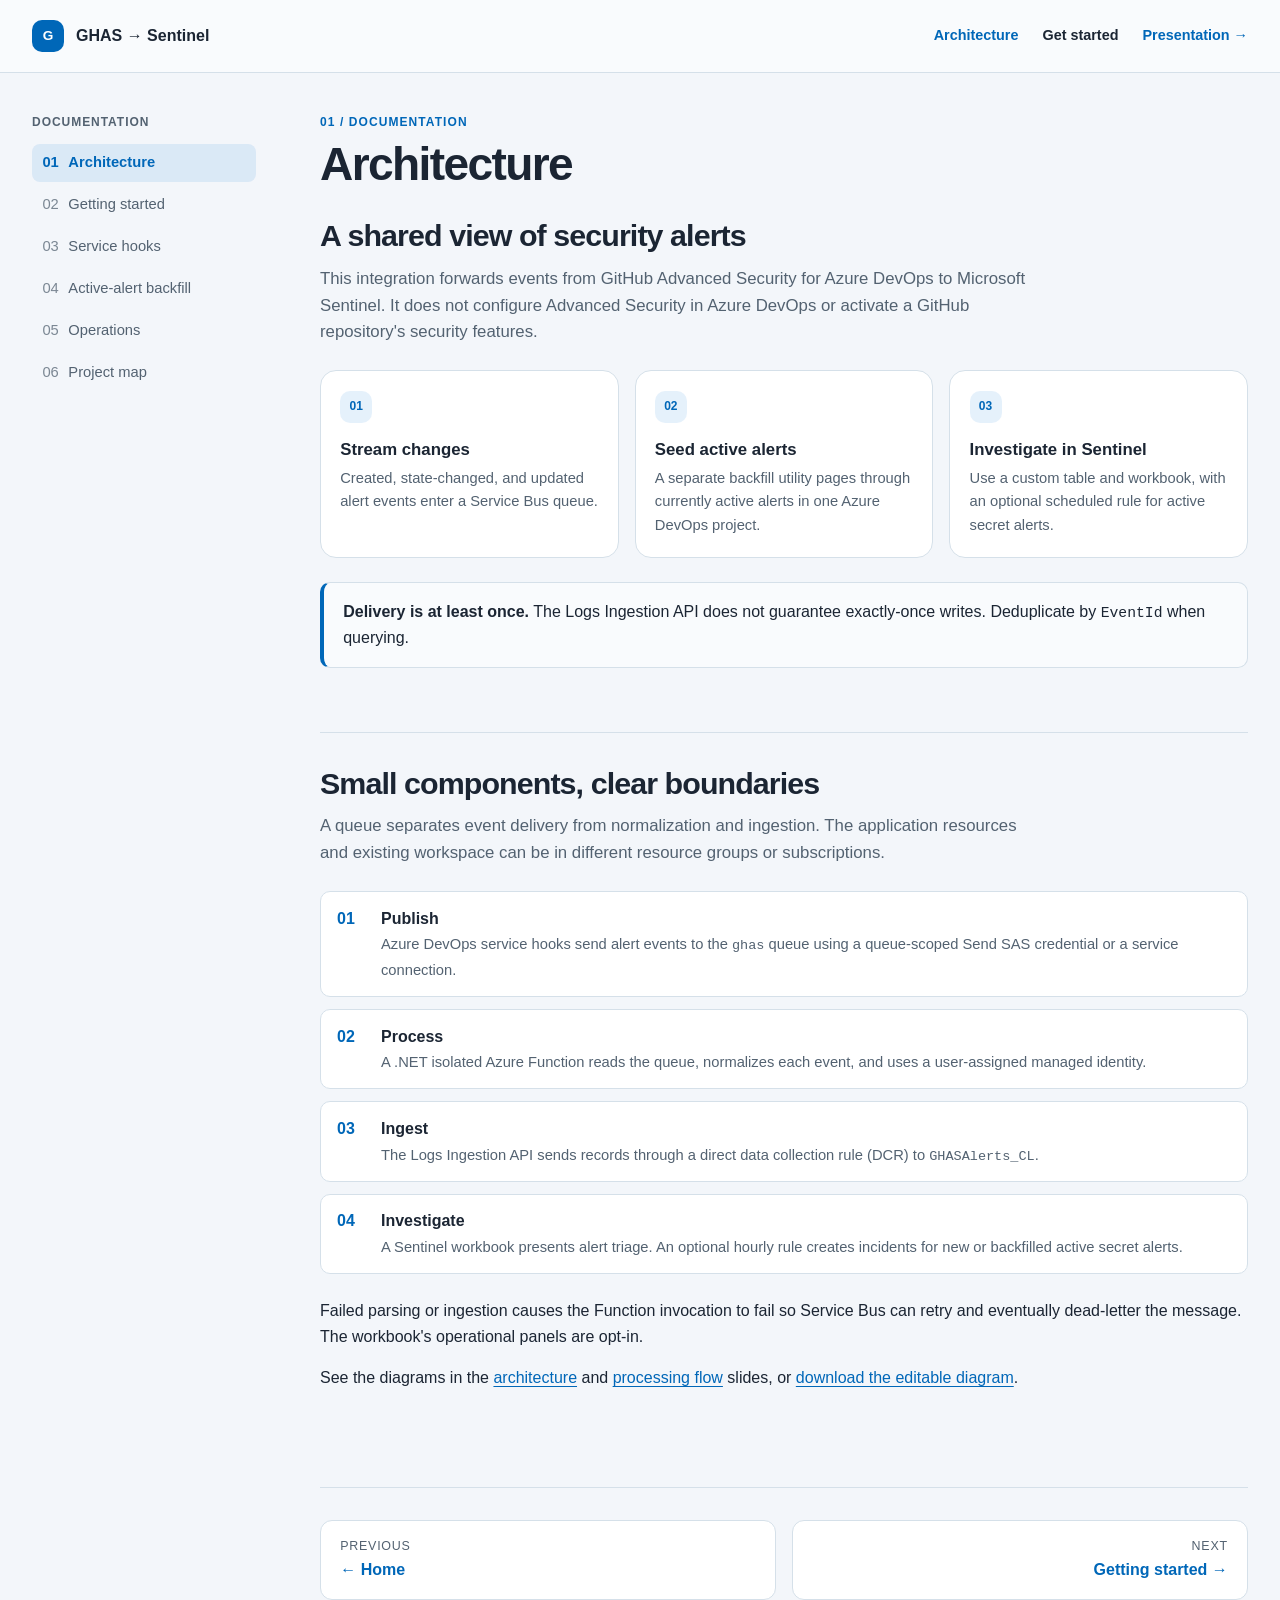
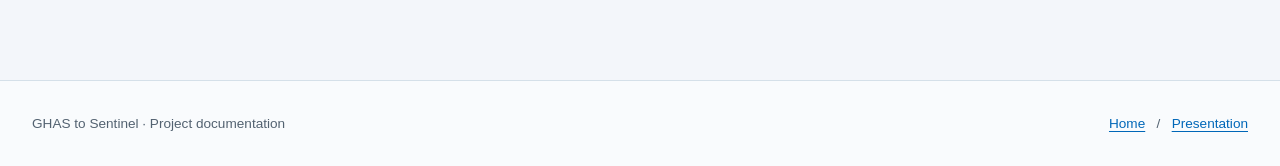
==== docs/architecture.html @ c9f90b8b "docs: split guide into multi-page portal and add full-screen presenter mode - Shared assets/site.css" ====
<!doctype html>
<html lang="en">
<head>
  <meta charset="utf-8">
  <meta name="viewport" content="width=device-width, initial-scale=1">
  <meta name="description" content="How events move from Azure DevOps to Sentinel, and the boundaries between components.">
  <title>Architecture | GHAS to Sentinel</title>
  <script src="assets/theme.js"></script>
  <link rel="stylesheet" href="assets/site.css">
</head>
<body>
  <a class="skip-link" href="#content">Skip to content</a>
  <header class="site-header">
    <div class="wrap header-inner">
      <a class="brand" href="index.html"><span class="brand-mark" aria-hidden="true">G</span><span>GHAS <span aria-hidden="true">&rarr;</span> Sentinel</span></a>
      <nav class="site-nav" aria-label="Main navigation">
        <a class="nav-section" href="architecture.html" aria-current="page">Architecture</a>
        <a class="nav-section" href="getting-started.html">Get started</a>
        <a class="nav-cta" href="presentation.html">Presentation <span aria-hidden="true">&rarr;</span></a>
      </nav>
    </div>
  </header>
  <main id="content" class="wrap layout">
      <nav class="sidebar" aria-label="Documentation">
        <strong>Documentation</strong>
        <a href="architecture.html" aria-current="page"><span>01</span>Architecture</a>
        <a href="getting-started.html"><span>02</span>Getting started</a>
        <a href="service-hooks.html"><span>03</span>Service hooks</a>
        <a href="backfill.html"><span>04</span>Active-alert backfill</a>
        <a href="operations.html"><span>05</span>Operations</a>
        <a href="reference.html"><span>06</span>Project map</a>
      </nav>
      <div>
          <p class="section-label">01 / Documentation</p>
          <h1 class="page-title">Architecture</h1>

          <section class="content-section" id="overview">
            <h2>A shared view of security alerts</h2>
            <p class="lead">This integration forwards events from GitHub Advanced Security for Azure DevOps to Microsoft Sentinel. It does not configure Advanced Security in Azure DevOps or activate a GitHub repository's security features.</p>
            <div class="cards">
              <article class="card"><span class="card-index">01</span><h3>Stream changes</h3><p>Created, state-changed, and updated alert events enter a Service Bus queue.</p></article>
              <article class="card"><span class="card-index">02</span><h3>Seed active alerts</h3><p>A separate backfill utility pages through currently active alerts in one Azure DevOps project.</p></article>
              <article class="card"><span class="card-index">03</span><h3>Investigate in Sentinel</h3><p>Use a custom table and workbook, with an optional scheduled rule for active secret alerts.</p></article>
            </div>
            <div class="note"><strong>Delivery is at least once.</strong> The Logs Ingestion API does not guarantee exactly-once writes. Deduplicate by <code>EventId</code> when querying.</div>
          </section>
          <section class="content-section" id="components">
            <h2>Small components, clear boundaries</h2>
            <p class="lead">A queue separates event delivery from normalization and ingestion. The application resources and existing workspace can be in different resource groups or subscriptions.</p>
            <ol class="steps">
              <li><strong>Publish</strong><span>Azure DevOps service hooks send alert events to the <code>ghas</code> queue using a queue-scoped Send SAS credential or a service connection.</span></li>
              <li><strong>Process</strong><span>A .NET isolated Azure Function reads the queue, normalizes each event, and uses a user-assigned managed identity.</span></li>
              <li><strong>Ingest</strong><span>The Logs Ingestion API sends records through a direct data collection rule (DCR) to <code>GHASAlerts_CL</code>.</span></li>
              <li><strong>Investigate</strong><span>A Sentinel workbook presents alert triage. An optional hourly rule creates incidents for new or backfilled active secret alerts.</span></li>
            </ol>
            <p>Failed parsing or ingestion causes the Function invocation to fail so Service Bus can retry and eventually dead-letter the message. The workbook's operational panels are opt-in.</p>
            <p>See the diagrams in the <a href="presentation.html#slide-3">architecture</a> and <a href="presentation.html#slide-4">processing flow</a> slides, or <a href="architecture.excalidraw" download>download the editable diagram</a>.</p>
          </section>
          <nav class="pager" aria-label="Page navigation"><a class="prev" href="index.html"><small>Previous</small><strong>&larr; Home</strong></a><a class="next" href="getting-started.html"><small>Next</small><strong>Getting started &rarr;</strong></a></nav>
      </div>
  </main>
  <footer class="site-footer">
    <div class="wrap footer-inner"><p>GHAS to Sentinel &middot; Project documentation</p><p><a href="index.html">Home</a> &nbsp; / &nbsp; <a href="presentation.html">Presentation</a></p></div>
  </footer>
</body>
</html>
---- docs/assets/site.css ----
/* Azure DevOps-inspired colors, with accessible light and dark variants. */
:root {
  color-scheme: light;
  --cp-bg: #f3f6fa;
  --cp-bg-elevated: #f9fbfd;
  --cp-surface: #ffffff;
  --cp-surface-soft: #edf3f8;
  --cp-border: #d5e0e9;
  --cp-border-strong: #8397a7;
  --cp-text: #1b2533;
  --cp-text-muted: #526170;
  --cp-text-soft: #536271;
  --cp-accent: #0067b8;
  --cp-accent-hover: #005a9e;
  --cp-accent-soft: rgba(0, 120, 212, 0.1);
  --cp-accent-fg: #ffffff;
  --cp-link: #0067b8;
  --cp-highlight: rgba(0, 120, 212, 0.12);
}
html[data-theme="dark"] {
  color-scheme: dark;
  --cp-bg: #111a24;
  --cp-bg-elevated: #172534;
  --cp-surface: #1b2b3c;
  --cp-surface-soft: #142231;
  --cp-border: #3a526a;
  --cp-border-strong: #7690a8;
  --cp-text: #edf5fc;
  --cp-text-muted: #b6c8d8;
  --cp-text-soft: #bdcddd;
  --cp-accent: #66b9ff;
  --cp-accent-hover: #90cdff;
  --cp-accent-soft: rgba(0, 120, 212, 0.2);
  --cp-accent-fg: #10283d;
  --cp-link: #66b9ff;
  --cp-highlight: rgba(102, 185, 255, 0.18);
}
* { box-sizing: border-box; }
html { scroll-behavior: smooth; scroll-padding-top: 2rem; }
body {
  margin: 0;
  background: var(--cp-bg);
  color: var(--cp-text);
  font: 1rem/1.6 "Segoe UI", Aptos, Calibri, -apple-system, BlinkMacSystemFont, sans-serif;
}
a { color: var(--cp-accent); text-decoration-thickness: 1px; text-underline-offset: .2em; }
a:hover { color: var(--cp-accent-hover); }
a:focus-visible, summary:focus-visible, pre:focus-visible, .table-wrap:focus-visible {
  outline: 3px solid var(--cp-accent);
  outline-offset: 4px;
}
code, pre { font-family: Consolas, "Courier New", Courier, monospace; }
code { font-size: .92em; overflow-wrap: anywhere; }
pre code { font-size: inherit; overflow-wrap: normal; }
.skip-link { position: absolute; top: .5rem; left: .5rem; z-index: 10; padding: .5rem .75rem; background: var(--cp-surface); transform: translateY(-200%); }
.skip-link:focus { transform: translateY(0); }
.wrap { width: min(100% - 3rem, 76rem); margin: 0 auto; }

.site-header { border-bottom: 1px solid var(--cp-border); background: var(--cp-bg-elevated); }
.header-inner { min-height: 4.5rem; display: flex; align-items: center; justify-content: space-between; gap: 1rem; }
.brand { display: inline-flex; align-items: center; gap: .75rem; color: var(--cp-text); font-weight: 700; text-decoration: none; white-space: nowrap; }
.brand:hover { color: var(--cp-text); }
.brand-mark { display: grid; place-items: center; width: 2rem; height: 2rem; border-radius: .625rem; background: var(--cp-accent); color: var(--cp-accent-fg); font-size: .85rem; }
.site-nav { display: flex; align-items: center; gap: 1.5rem; }
.site-nav a { color: var(--cp-text); font-size: .9rem; font-weight: 600; text-decoration: none; }
.site-nav a:hover, .site-nav a[aria-current="page"] { color: var(--cp-accent); }
.site-nav .nav-cta { color: var(--cp-accent); }

.hero { display: grid; grid-template-columns: minmax(0, 1.1fr) minmax(19rem, .9fr); gap: clamp(2.5rem, 6vw, 6rem); align-items: center; padding: 5rem 0 4rem; }
.eyebrow { display: inline-flex; align-items: center; gap: .5rem; color: var(--cp-accent); font-size: .75rem; font-weight: 700; letter-spacing: .1em; text-transform: uppercase; }
.eyebrow::before { content: ""; width: .5rem; height: .5rem; border-radius: 50%; background: var(--cp-accent); }
h1, h2, h3, p { margin-top: 0; }
.hero h1 { margin: 1.2rem 0; max-width: 12ch; font-size: clamp(2.8rem, 5.3vw, 5rem); line-height: 1.03; letter-spacing: -.045em; }
h1 em { color: var(--cp-accent); font-style: normal; }
.hero-copy { max-width: 36rem; color: var(--cp-text-soft); font-size: 1.1rem; }
.hero-actions { display: flex; flex-wrap: wrap; gap: .75rem; margin-top: 1.75rem; }
.button { display: inline-flex; align-items: center; justify-content: center; gap: .5rem; min-height: 2.8rem; padding: .65rem 1rem; border: 1px solid var(--cp-accent); border-radius: .625rem; background: var(--cp-accent); color: var(--cp-accent-fg); font-weight: 700; text-decoration: none; }
.button:hover { border-color: var(--cp-accent-hover); background: var(--cp-accent-hover); color: var(--cp-accent-fg); }
.button.secondary { border-color: var(--cp-border-strong); background: var(--cp-surface); color: var(--cp-text); }
.button.secondary:hover { border-color: var(--cp-accent); color: var(--cp-accent); }
.hero-note { margin: 1.25rem 0 0; color: var(--cp-text-soft); font-size: .85rem; }
.route-card { padding: 1.5rem; border: 1px solid var(--cp-border); border-radius: 1rem; background: var(--cp-surface); box-shadow: 0 1px 2px var(--cp-border); }
.card-label { color: var(--cp-text-soft); font-size: .72rem; font-weight: 700; letter-spacing: .1em; text-transform: uppercase; }
.route-card h2 { margin: .25rem 0 1.25rem; font-size: 1.25rem; letter-spacing: -.02em; }
.route { margin: 0; padding: 0; list-style: none; }
.route li { display: flex; gap: .875rem; align-items: flex-start; padding: .75rem 0; border-top: 1px solid var(--cp-border); }
.route li + li { margin-top: 0; }
.route-number { flex: 0 0 2rem; display: grid; place-items: center; width: 2rem; height: 2rem; border-radius: .625rem; background: var(--cp-accent-soft); color: var(--cp-accent); font-size: .72rem; font-weight: 700; }
.route strong, .route span:last-child { display: block; }
.route span:last-child { color: var(--cp-text-soft); font-size: .85rem; }
.route-foot { margin: .75rem 0 0; padding: .75rem; border-radius: .625rem; background: var(--cp-surface-soft); color: var(--cp-text-soft); font-size: .82rem; }

.home-section { padding: 0 0 4.5rem; }
.home-section > h2 { margin-bottom: .5rem; font-size: clamp(1.7rem, 2.6vw, 2.2rem); letter-spacing: -.03em; }
.doc-links { display: grid; grid-template-columns: repeat(3, minmax(0, 1fr)); gap: 1rem; margin: 1.5rem 0 0; padding: 0; list-style: none; }
.doc-links li + li { margin-top: 0; }
.doc-link { display: block; height: 100%; padding: 1.2rem; border: 1px solid var(--cp-border); border-radius: 1rem; background: var(--cp-surface); color: var(--cp-text); text-decoration: none; transition: border-color .15s, transform .15s; }
.doc-link:hover { border-color: var(--cp-accent); color: var(--cp-text); transform: translateY(-2px); }
.doc-link strong { display: block; margin-bottom: .3rem; font-size: 1.05rem; }
.doc-link strong::after { content: " \2192"; color: var(--cp-accent); }
.doc-link span { color: var(--cp-text-soft); font-size: .92rem; }

.layout { display: grid; grid-template-columns: 14rem minmax(0, 1fr); gap: clamp(2rem, 5vw, 5rem); align-items: start; padding: 2.5rem 0 5rem; }
.layout > div { min-width: 0; }
.sidebar { position: sticky; top: 2rem; display: grid; gap: .25rem; }
.sidebar strong { margin-bottom: .5rem; color: var(--cp-text-soft); font-size: .75rem; letter-spacing: .08em; text-transform: uppercase; }
.sidebar a { display: flex; gap: .6rem; padding: .45rem .65rem; border-radius: .5rem; color: var(--cp-text-soft); font-size: .92rem; text-decoration: none; }
.sidebar a span { color: var(--cp-text-soft); font-variant-numeric: tabular-nums; opacity: .75; }
.sidebar a:hover { background: var(--cp-surface-soft); color: var(--cp-accent); }
.sidebar a[aria-current="page"] { background: var(--cp-accent-soft); color: var(--cp-accent); font-weight: 700; }
.sidebar a[aria-current="page"] span { color: var(--cp-accent); opacity: 1; }

.page-title { margin-bottom: 1.75rem; font-size: clamp(2.1rem, 3.6vw, 3rem); line-height: 1.1; letter-spacing: -.035em; }
.content-section { padding: 2rem 0 2.5rem; border-top: 1px solid var(--cp-border); }
.content-section:first-of-type { border-top: 0; padding-top: 0; }
.section-label { margin-bottom: .4rem; color: var(--cp-accent); font-size: .75rem; font-weight: 700; letter-spacing: .09em; text-transform: uppercase; }
.content-section h2 { margin-bottom: .75rem; font-size: clamp(1.5rem, 2.4vw, 1.9rem); line-height: 1.2; letter-spacing: -.03em; }
.content-section h3, .card h3 { margin-bottom: .4rem; font-size: 1.05rem; line-height: 1.3; }
.lead { max-width: 45rem; color: var(--cp-text-soft); font-size: 1.05rem; }
.cards { display: grid; grid-template-columns: repeat(3, minmax(0, 1fr)); gap: 1rem; margin: 1.5rem 0; }
.cards.two { grid-template-columns: repeat(2, minmax(0, 1fr)); }
.card { padding: 1.2rem; border: 1px solid var(--cp-border); border-radius: 1rem; background: var(--cp-surface); }
.card p { margin-bottom: 0; color: var(--cp-text-soft); font-size: .92rem; }
.card-index { display: inline-grid; place-items: center; width: 2rem; height: 2rem; margin-bottom: 1rem; border-radius: .625rem; background: var(--cp-accent-soft); color: var(--cp-accent); font-size: .75rem; font-weight: 700; }
.note { margin: 1.5rem 0; padding: 1rem 1.2rem; border: 1px solid var(--cp-border); border-left: .25rem solid var(--cp-accent); border-radius: .625rem; background: var(--cp-bg-elevated); }
.note p:last-child { margin-bottom: 0; }
.steps { display: grid; gap: .75rem; margin: 1.5rem 0; padding: 0; list-style: none; counter-reset: steps; }
.steps li { position: relative; margin: 0; padding: .85rem 1rem .85rem 3.75rem; border: 1px solid var(--cp-border); border-radius: .625rem; background: var(--cp-surface); counter-increment: steps; }
.steps li::before { content: counter(steps, decimal-leading-zero); position: absolute; left: 1rem; color: var(--cp-accent); font-weight: 700; }
.steps strong { display: block; }
.steps span { color: var(--cp-text-soft); font-size: .92rem; }
ul { padding-left: 1.3rem; }
li + li { margin-top: .35rem; }
pre { max-width: 100%; margin: 1rem 0 1.5rem; padding: 1rem 1.1rem; overflow-x: auto; border: 1px solid var(--cp-border); border-radius: .625rem; background: var(--cp-surface-soft); color: var(--cp-text); font-size: .82rem; line-height: 1.6; }
details { margin: .75rem 0; border: 1px solid var(--cp-border); border-radius: .625rem; background: var(--cp-surface); }
summary { padding: .9rem 1rem; cursor: pointer; font-weight: 700; }
details > div { padding: 0 1rem 1rem; }
details pre { margin-bottom: .5rem; }
.table-wrap { overflow-x: auto; margin: 1.5rem 0; border: 1px solid var(--cp-border); border-radius: .625rem; background: var(--cp-surface); }
table { width: 100%; border-collapse: collapse; text-align: left; }
th, td { padding: .8rem 1rem; border-bottom: 1px solid var(--cp-border); vertical-align: top; }
th { color: var(--cp-text-soft); font-size: .78rem; text-transform: uppercase; letter-spacing: .05em; }
tr:last-child td { border-bottom: 0; }

.pager { display: grid; grid-template-columns: repeat(2, minmax(0, 1fr)); gap: 1rem; margin-top: 2.5rem; padding-top: 2rem; border-top: 1px solid var(--cp-border); }
.pager a { display: block; padding: 1rem 1.2rem; border: 1px solid var(--cp-border); border-radius: .75rem; background: var(--cp-surface); color: var(--cp-text); text-decoration: none; }
.pager a:hover { border-color: var(--cp-accent); color: var(--cp-text); }
.pager small { display: block; color: var(--cp-text-soft); font-size: .78rem; text-transform: uppercase; letter-spacing: .06em; }
.pager strong { color: var(--cp-accent); }
.pager .next { grid-column: 2; text-align: right; }

.site-footer { padding: 2rem 0; border-top: 1px solid var(--cp-border); background: var(--cp-bg-elevated); }
.footer-inner { display: flex; justify-content: space-between; gap: 1rem; color: var(--cp-text-soft); font-size: .85rem; }
.footer-inner p { margin: 0; }

@media (max-width: 900px) {
  .hero { grid-template-columns: 1fr; gap: 2rem; padding: 3.5rem 0 3rem; }
  .route-card { max-width: 36rem; }
  .doc-links { grid-template-columns: repeat(2, minmax(0, 1fr)); }
  .layout { grid-template-columns: minmax(0, 1fr); gap: 1.5rem; padding-top: 1.5rem; }
  .sidebar { position: static; display: flex; flex-wrap: wrap; gap: .25rem .5rem; padding-bottom: 1rem; border-bottom: 1px solid var(--cp-border); }
  .sidebar strong { flex-basis: 100%; }
}
@media (max-width: 600px) {
  .wrap { width: min(100% - 2rem, 76rem); }
  .site-nav .nav-section { display: none; }
  .hero { padding: 2.75rem 0 2.5rem; }
  .cards, .cards.two, .doc-links, .pager { grid-template-columns: 1fr; }
  .pager .next { grid-column: auto; }
  .footer-inner { flex-direction: column; }
}
@media (prefers-reduced-motion: reduce) { html { scroll-behavior: auto; } .doc-link { transition: none; } }
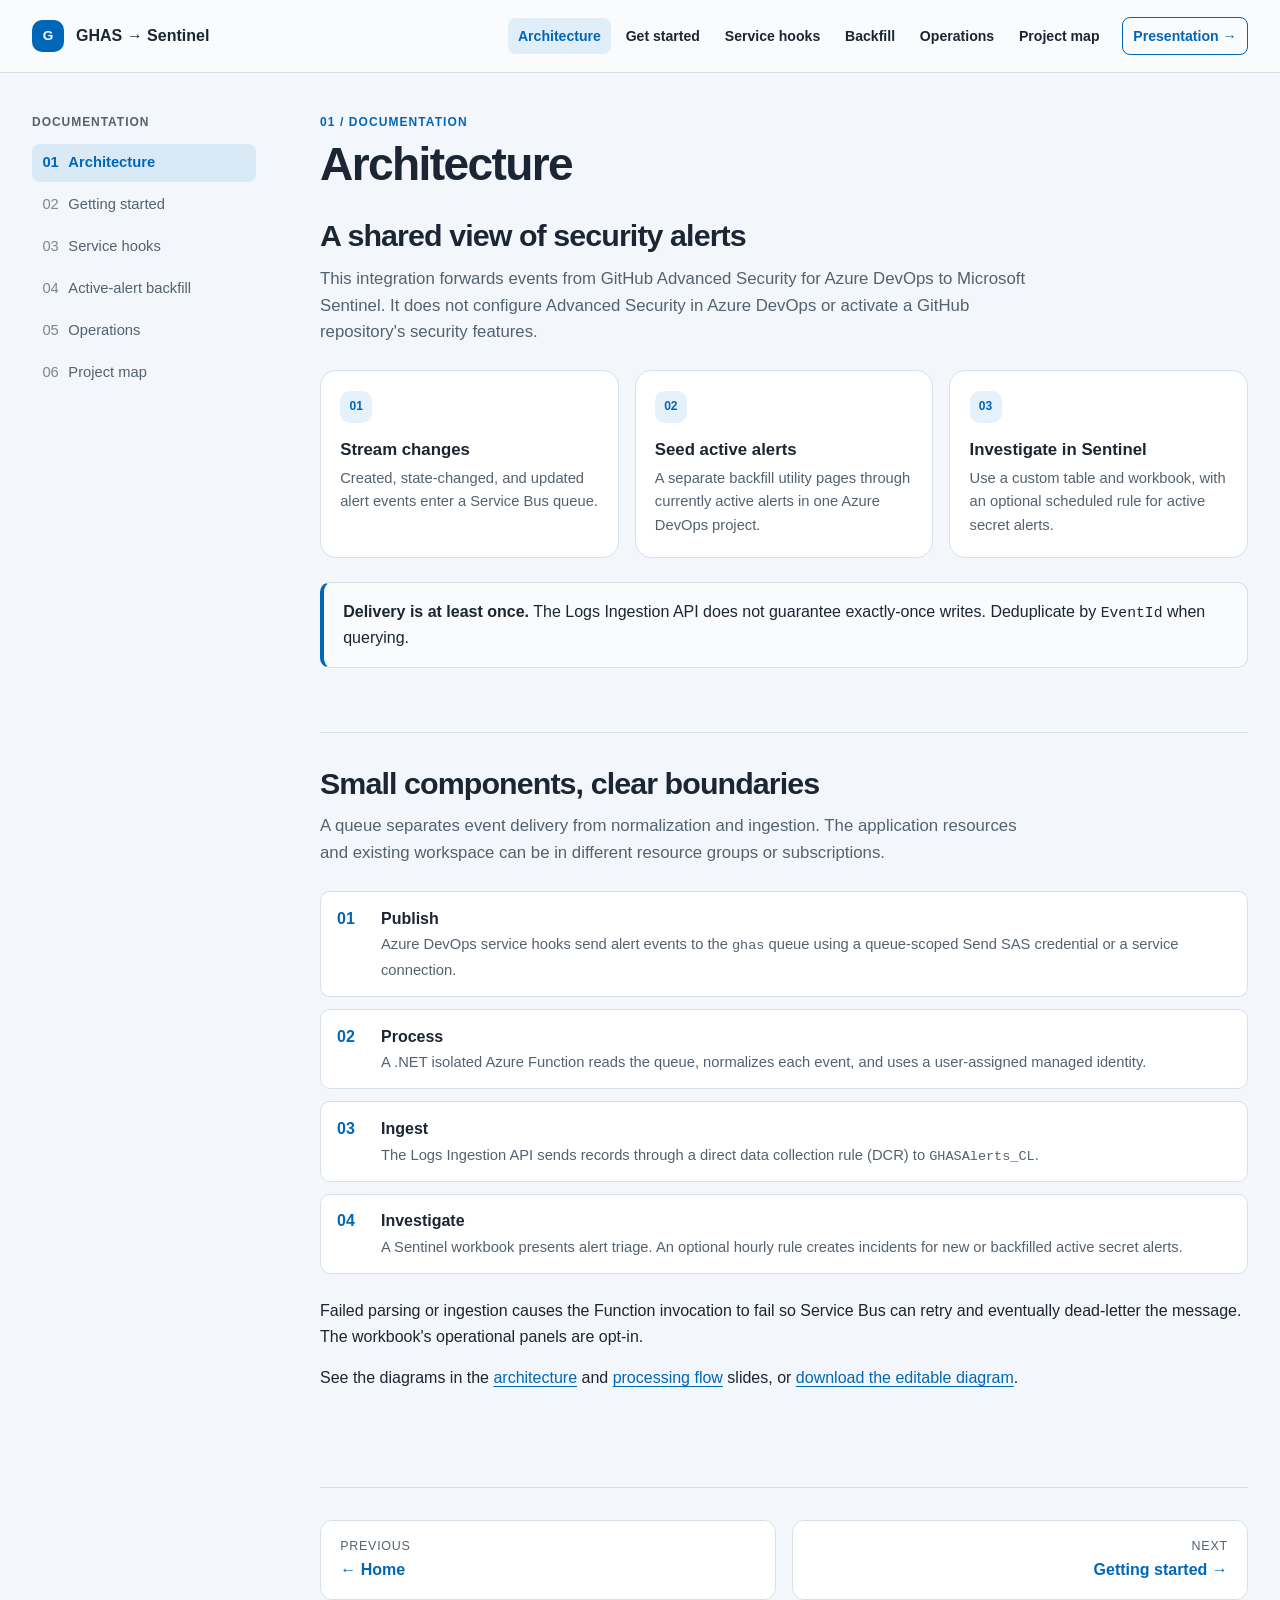
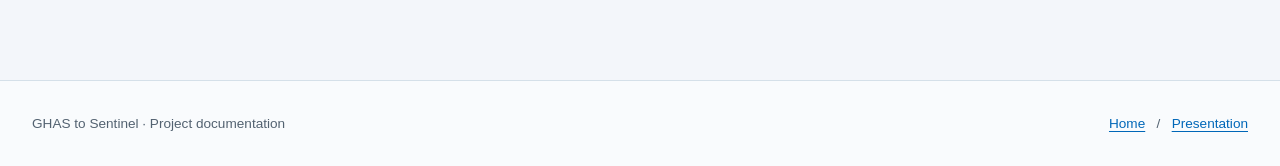
==== commit 37ad9cdb: "docs: add all documentation sections to top navigation Co-authored-by: Copilot App <223556219+Copilo" ====
--- a/docs/architecture.html
+++ b/docs/architecture.html
@@ -14,8 +14,12 @@
     <div class="wrap header-inner">
       <a class="brand" href="index.html"><span class="brand-mark" aria-hidden="true">G</span><span>GHAS <span aria-hidden="true">&rarr;</span> Sentinel</span></a>
       <nav class="site-nav" aria-label="Main navigation">
-        <a class="nav-section" href="architecture.html" aria-current="page">Architecture</a>
-        <a class="nav-section" href="getting-started.html">Get started</a>
+        <a href="architecture.html" aria-current="page">Architecture</a>
+        <a href="getting-started.html">Get started</a>
+        <a href="service-hooks.html">Service hooks</a>
+        <a href="backfill.html">Backfill</a>
+        <a href="operations.html">Operations</a>
+        <a href="reference.html">Project map</a>
         <a class="nav-cta" href="presentation.html">Presentation <span aria-hidden="true">&rarr;</span></a>
       </nav>
     </div>
--- a/docs/assets/site.css
+++ b/docs/assets/site.css
@@ -61,10 +61,11 @@
 .brand { display: inline-flex; align-items: center; gap: .75rem; color: var(--cp-text); font-weight: 700; text-decoration: none; white-space: nowrap; }
 .brand:hover { color: var(--cp-text); }
 .brand-mark { display: grid; place-items: center; width: 2rem; height: 2rem; border-radius: .625rem; background: var(--cp-accent); color: var(--cp-accent-fg); font-size: .85rem; }
-.site-nav { display: flex; align-items: center; gap: 1.5rem; }
-.site-nav a { color: var(--cp-text); font-size: .9rem; font-weight: 600; text-decoration: none; }
-.site-nav a:hover, .site-nav a[aria-current="page"] { color: var(--cp-accent); }
-.site-nav .nav-cta { color: var(--cp-accent); }
+.site-nav { display: flex; align-items: center; gap: .25rem; min-width: 0; }
+.site-nav a { padding: .45rem .65rem; border-radius: .5rem; color: var(--cp-text); font-size: .88rem; font-weight: 600; text-decoration: none; white-space: nowrap; }
+.site-nav a:hover { background: var(--cp-surface-soft); color: var(--cp-accent); }
+.site-nav a[aria-current="page"] { background: var(--cp-accent-soft); color: var(--cp-accent); }
+.site-nav .nav-cta { margin-left: .5rem; border: 1px solid var(--cp-accent); color: var(--cp-accent); }
 
 .hero { display: grid; grid-template-columns: minmax(0, 1.1fr) minmax(19rem, .9fr); gap: clamp(2.5rem, 6vw, 6rem); align-items: center; padding: 5rem 0 4rem; }
 .eyebrow { display: inline-flex; align-items: center; gap: .5rem; color: var(--cp-accent); font-size: .75rem; font-weight: 700; letter-spacing: .1em; text-transform: uppercase; }
@@ -153,6 +154,11 @@
 .footer-inner { display: flex; justify-content: space-between; gap: 1rem; color: var(--cp-text-soft); font-size: .85rem; }
 .footer-inner p { margin: 0; }
 
+@media (max-width: 1100px) {
+  .header-inner { flex-wrap: wrap; gap: 0; padding-top: .75rem; }
+  .site-nav { flex-basis: 100%; margin: .5rem -.65rem 0; padding-bottom: .5rem; overflow-x: auto; scrollbar-width: thin; }
+  .site-nav .nav-cta { margin-left: auto; }
+}
 @media (max-width: 900px) {
   .hero { grid-template-columns: 1fr; gap: 2rem; padding: 3.5rem 0 3rem; }
   .route-card { max-width: 36rem; }
@@ -163,7 +169,6 @@
 }
 @media (max-width: 600px) {
   .wrap { width: min(100% - 2rem, 76rem); }
-  .site-nav .nav-section { display: none; }
   .hero { padding: 2.75rem 0 2.5rem; }
   .cards, .cards.two, .doc-links, .pager { grid-template-columns: 1fr; }
   .pager .next { grid-column: auto; }
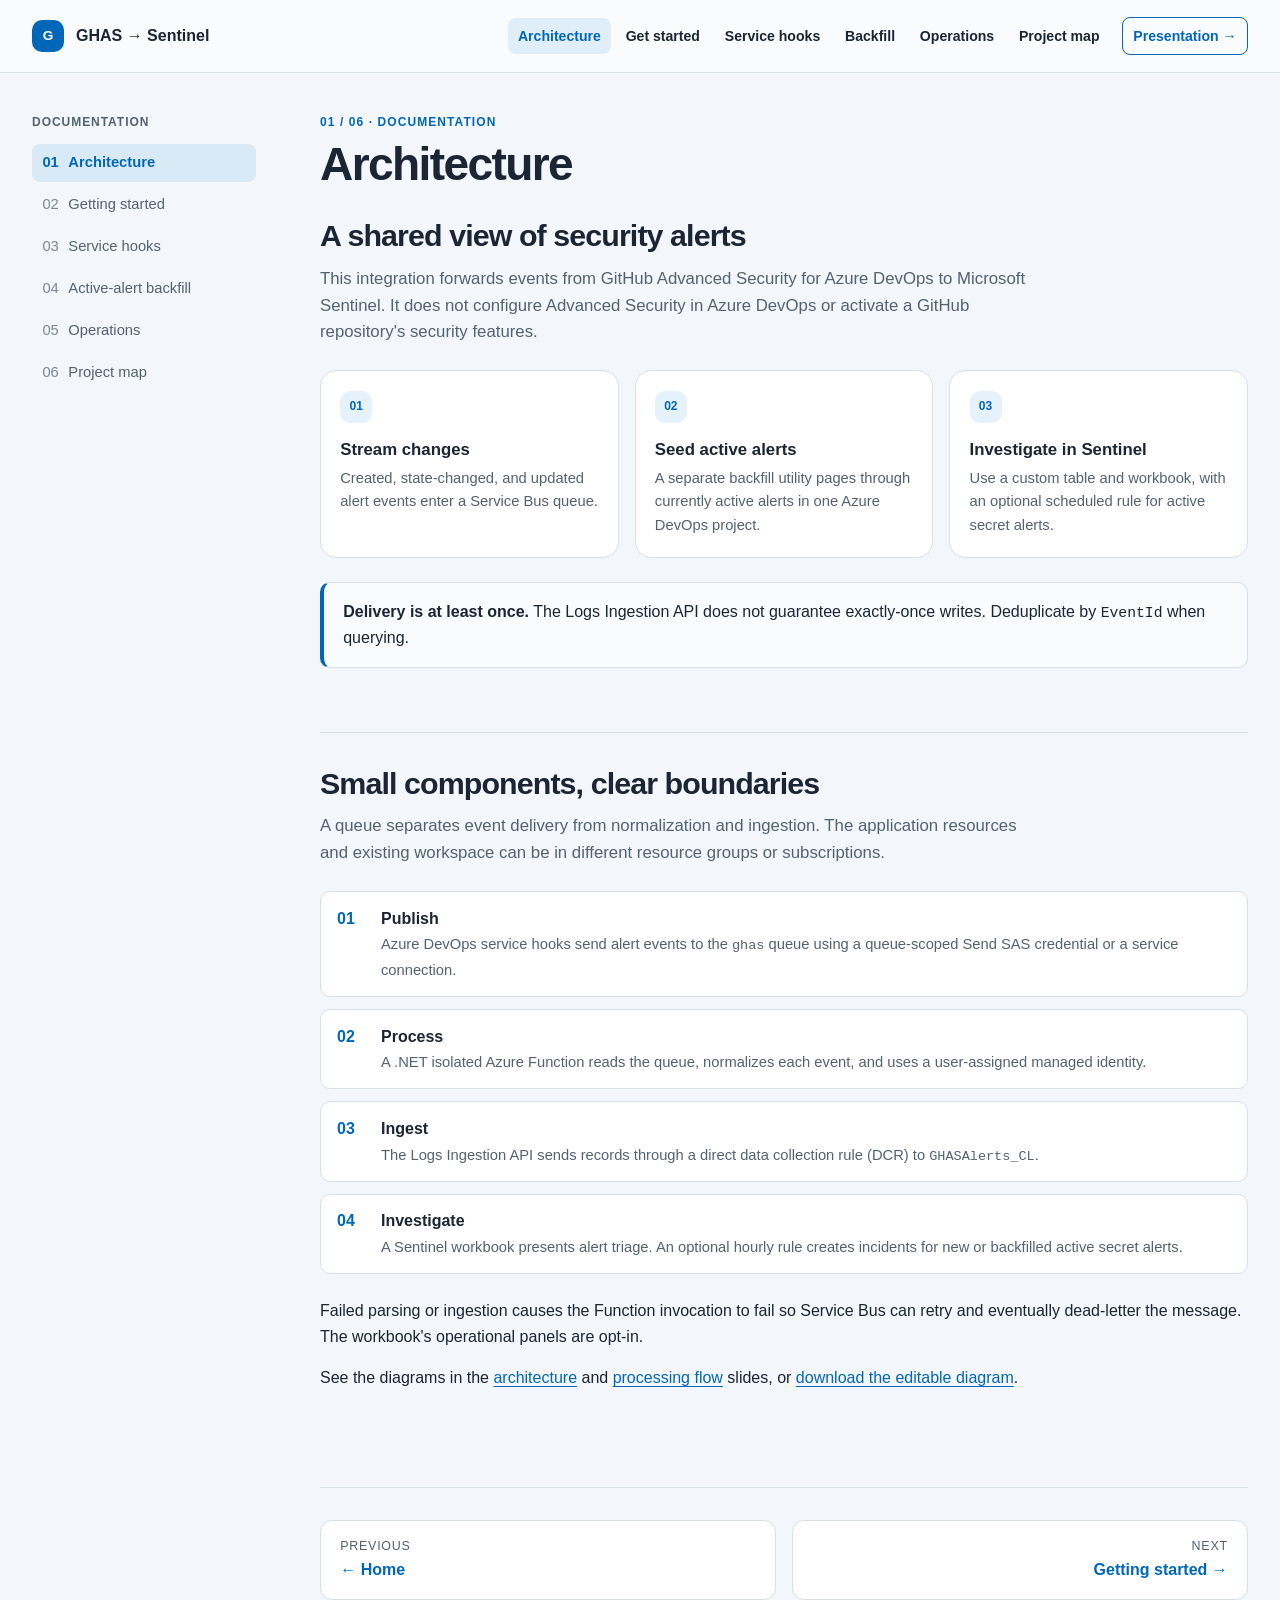
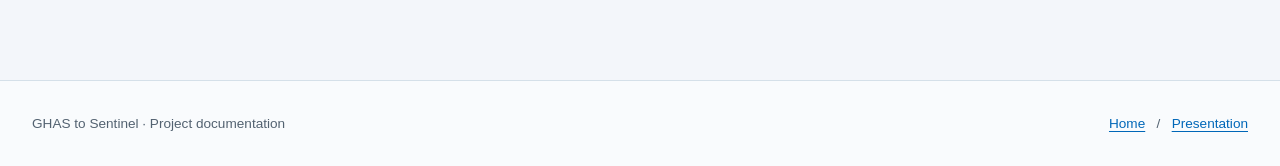
==== commit 896b672a: "docs: improve responsive UX across devices Co-authored-by: Copilot App <223556219+Copilot@users.nore" ====
--- a/docs/architecture.html
+++ b/docs/architecture.html
@@ -6,6 +6,7 @@
   <meta name="description" content="How events move from Azure DevOps to Sentinel, and the boundaries between components.">
   <title>Architecture | GHAS to Sentinel</title>
   <script src="assets/theme.js"></script>
+  <script src="assets/nav.js" defer></script>
   <link rel="stylesheet" href="assets/site.css">
 </head>
 <body>
@@ -35,7 +36,7 @@
         <a href="reference.html"><span>06</span>Project map</a>
       </nav>
       <div>
-          <p class="section-label">01 / Documentation</p>
+          <p class="section-label">01 / 06 &middot; Documentation</p>
           <h1 class="page-title">Architecture</h1>
 
           <section class="content-section" id="overview">
--- a/docs/assets/site.css
+++ b/docs/assets/site.css
@@ -45,19 +45,21 @@
 }
 a { color: var(--cp-accent); text-decoration-thickness: 1px; text-underline-offset: .2em; }
 a:hover { color: var(--cp-accent-hover); }
-a:focus-visible, summary:focus-visible, pre:focus-visible, .table-wrap:focus-visible {
+a:focus-visible, button:focus-visible, summary:focus-visible, pre:focus-visible, .table-wrap:focus-visible {
   outline: 3px solid var(--cp-accent);
   outline-offset: 4px;
 }
+html { -webkit-text-size-adjust: 100%; text-size-adjust: 100%; }
+[id] { scroll-margin-top: 6rem; }
 code, pre { font-family: Consolas, "Courier New", Courier, monospace; }
 code { font-size: .92em; overflow-wrap: anywhere; }
 pre code { font-size: inherit; overflow-wrap: normal; }
-.skip-link { position: absolute; top: .5rem; left: .5rem; z-index: 10; padding: .5rem .75rem; background: var(--cp-surface); transform: translateY(-200%); }
+.skip-link { position: absolute; top: .5rem; left: .5rem; z-index: 30; padding: .5rem .75rem; background: var(--cp-surface); transform: translateY(-200%); }
 .skip-link:focus { transform: translateY(0); }
 .wrap { width: min(100% - 3rem, 76rem); margin: 0 auto; }
 
-.site-header { border-bottom: 1px solid var(--cp-border); background: var(--cp-bg-elevated); }
-.header-inner { min-height: 4.5rem; display: flex; align-items: center; justify-content: space-between; gap: 1rem; }
+.site-header { position: sticky; top: 0; z-index: 20; border-bottom: 1px solid var(--cp-border); background: var(--cp-bg-elevated); }
+.header-inner { position: relative; min-height: 4.5rem; display: flex; align-items: center; justify-content: space-between; gap: 1rem; }
 .brand { display: inline-flex; align-items: center; gap: .75rem; color: var(--cp-text); font-weight: 700; text-decoration: none; white-space: nowrap; }
 .brand:hover { color: var(--cp-text); }
 .brand-mark { display: grid; place-items: center; width: 2rem; height: 2rem; border-radius: .625rem; background: var(--cp-accent); color: var(--cp-accent-fg); font-size: .85rem; }
@@ -66,6 +68,17 @@
 .site-nav a:hover { background: var(--cp-surface-soft); color: var(--cp-accent); }
 .site-nav a[aria-current="page"] { background: var(--cp-accent-soft); color: var(--cp-accent); }
 .site-nav .nav-cta { margin-left: .5rem; border: 1px solid var(--cp-accent); color: var(--cp-accent); }
+.nav-toggle { display: none; align-items: center; gap: .45rem; min-height: 2.75rem; padding: .45rem .8rem; border: 1px solid var(--cp-border-strong); border-radius: .625rem; background: var(--cp-surface); color: var(--cp-text); font: inherit; font-size: .9rem; font-weight: 600; cursor: pointer; }
+.nav-toggle:hover { border-color: var(--cp-accent); color: var(--cp-accent); }
+.nav-toggle svg { width: 1.25rem; height: 1.25rem; }
+.nav-toggle path { transition: transform .2s, opacity .2s; transform-origin: center; }
+.nav-open .nav-toggle .bar-top { transform: translateY(5px) rotate(45deg); }
+.nav-open .nav-toggle .bar-mid { opacity: 0; }
+.nav-open .nav-toggle .bar-bot { transform: translateY(-5px) rotate(-45deg); }
+.code-block { position: relative; }
+.copy-button { position: absolute; top: .5rem; right: .5rem; min-height: 2rem; padding: .25rem .65rem; border: 1px solid var(--cp-border); border-radius: .5rem; background: var(--cp-surface); color: var(--cp-text-soft); font: inherit; font-size: .75rem; font-weight: 600; cursor: pointer; opacity: .85; }
+.copy-button:hover { border-color: var(--cp-accent); color: var(--cp-accent); opacity: 1; }
+.code-block pre { padding-right: 5rem; }
 
 .hero { display: grid; grid-template-columns: minmax(0, 1.1fr) minmax(19rem, .9fr); gap: clamp(2.5rem, 6vw, 6rem); align-items: center; padding: 5rem 0 4rem; }
 .eyebrow { display: inline-flex; align-items: center; gap: .5rem; color: var(--cp-accent); font-size: .75rem; font-weight: 700; letter-spacing: .1em; text-transform: uppercase; }
@@ -103,7 +116,7 @@
 
 .layout { display: grid; grid-template-columns: 14rem minmax(0, 1fr); gap: clamp(2rem, 5vw, 5rem); align-items: start; padding: 2.5rem 0 5rem; }
 .layout > div { min-width: 0; }
-.sidebar { position: sticky; top: 2rem; display: grid; gap: .25rem; }
+.sidebar { position: sticky; top: 6.5rem; display: grid; gap: .25rem; }
 .sidebar strong { margin-bottom: .5rem; color: var(--cp-text-soft); font-size: .75rem; letter-spacing: .08em; text-transform: uppercase; }
 .sidebar a { display: flex; gap: .6rem; padding: .45rem .65rem; border-radius: .5rem; color: var(--cp-text-soft); font-size: .92rem; text-decoration: none; }
 .sidebar a span { color: var(--cp-text-soft); font-variant-numeric: tabular-nums; opacity: .75; }
@@ -158,6 +171,12 @@
   .header-inner { flex-wrap: wrap; gap: 0; padding-top: .75rem; }
   .site-nav { flex-basis: 100%; margin: .5rem -.65rem 0; padding-bottom: .5rem; overflow-x: auto; scrollbar-width: thin; }
   .site-nav .nav-cta { margin-left: auto; }
+  .js .header-inner { flex-wrap: nowrap; min-height: 4rem; padding-top: 0; }
+  .js .nav-toggle { display: inline-flex; }
+  .js .site-nav { position: absolute; top: calc(100% + 1px); right: 0; left: 0; z-index: 25; display: none; flex-direction: column; align-items: stretch; gap: .15rem; max-height: calc(100dvh - 5rem); margin: 0; padding: .75rem; overflow-y: auto; border: 1px solid var(--cp-border); border-top: 0; border-radius: 0 0 1rem 1rem; background: var(--cp-bg-elevated); box-shadow: 0 16px 32px rgba(0, 0, 0, .14); }
+  .js .nav-open .site-nav { display: flex; }
+  .js .site-nav a { display: flex; align-items: center; min-height: 2.75rem; padding: .6rem .85rem; font-size: 1rem; }
+  .js .site-nav .nav-cta { justify-content: center; margin: .5rem 0 0; }
 }
 @media (max-width: 900px) {
   .hero { grid-template-columns: 1fr; gap: 2rem; padding: 3.5rem 0 3rem; }
@@ -166,12 +185,33 @@
   .layout { grid-template-columns: minmax(0, 1fr); gap: 1.5rem; padding-top: 1.5rem; }
   .sidebar { position: static; display: flex; flex-wrap: wrap; gap: .25rem .5rem; padding-bottom: 1rem; border-bottom: 1px solid var(--cp-border); }
   .sidebar strong { flex-basis: 100%; }
+  .js .sidebar { display: none; }
 }
 @media (max-width: 600px) {
   .wrap { width: min(100% - 2rem, 76rem); }
-  .hero { padding: 2.75rem 0 2.5rem; }
+  .hero { padding: 2.25rem 0 2.5rem; }
+  .hero h1 { font-size: clamp(2.3rem, 11vw, 2.8rem); }
+  .hero-actions .button { flex: 1 1 100%; }
   .cards, .cards.two, .doc-links, .pager { grid-template-columns: 1fr; }
   .pager .next { grid-column: auto; }
+  .layout { padding-bottom: 3rem; }
+  .page-title { margin-bottom: 1.25rem; }
+  .content-section { padding: 1.5rem 0 2rem; }
+  pre { margin-inline: -.25rem; padding: .85rem; font-size: .78rem; }
+  .code-block pre { padding-top: 2.75rem; padding-right: .85rem; }
+  .table-wrap table, .table-wrap tbody, .table-wrap tr, .table-wrap td { display: block; }
+  .table-wrap thead { position: absolute; width: 1px; height: 1px; overflow: hidden; clip: rect(0, 0, 0, 0); }
+  .table-wrap tr { padding: .85rem 1rem; border-bottom: 1px solid var(--cp-border); }
+  .table-wrap tr:last-child { border-bottom: 0; }
+  .table-wrap td { padding: 0; border: 0; }
+  .table-wrap td:first-child { margin-bottom: .2rem; font-weight: 700; }
+  .table-wrap td + td { color: var(--cp-text-soft); font-size: .92rem; }
   .footer-inner { flex-direction: column; }
-}
-@media (prefers-reduced-motion: reduce) { html { scroll-behavior: auto; } .doc-link { transition: none; } }
+  .footer-inner a { display: inline-block; padding: .4rem 0; }
+}
+@media (max-height: 500px) and (orientation: landscape) {
+  .site-header { position: static; }
+  [id] { scroll-margin-top: 1rem; }
+}
+@media (hover: none) { .doc-link:hover { transform: none; } .copy-button { opacity: 1; } }
+@media (prefers-reduced-motion: reduce) { html { scroll-behavior: auto; } .doc-link, .nav-toggle path { transition: none; } }
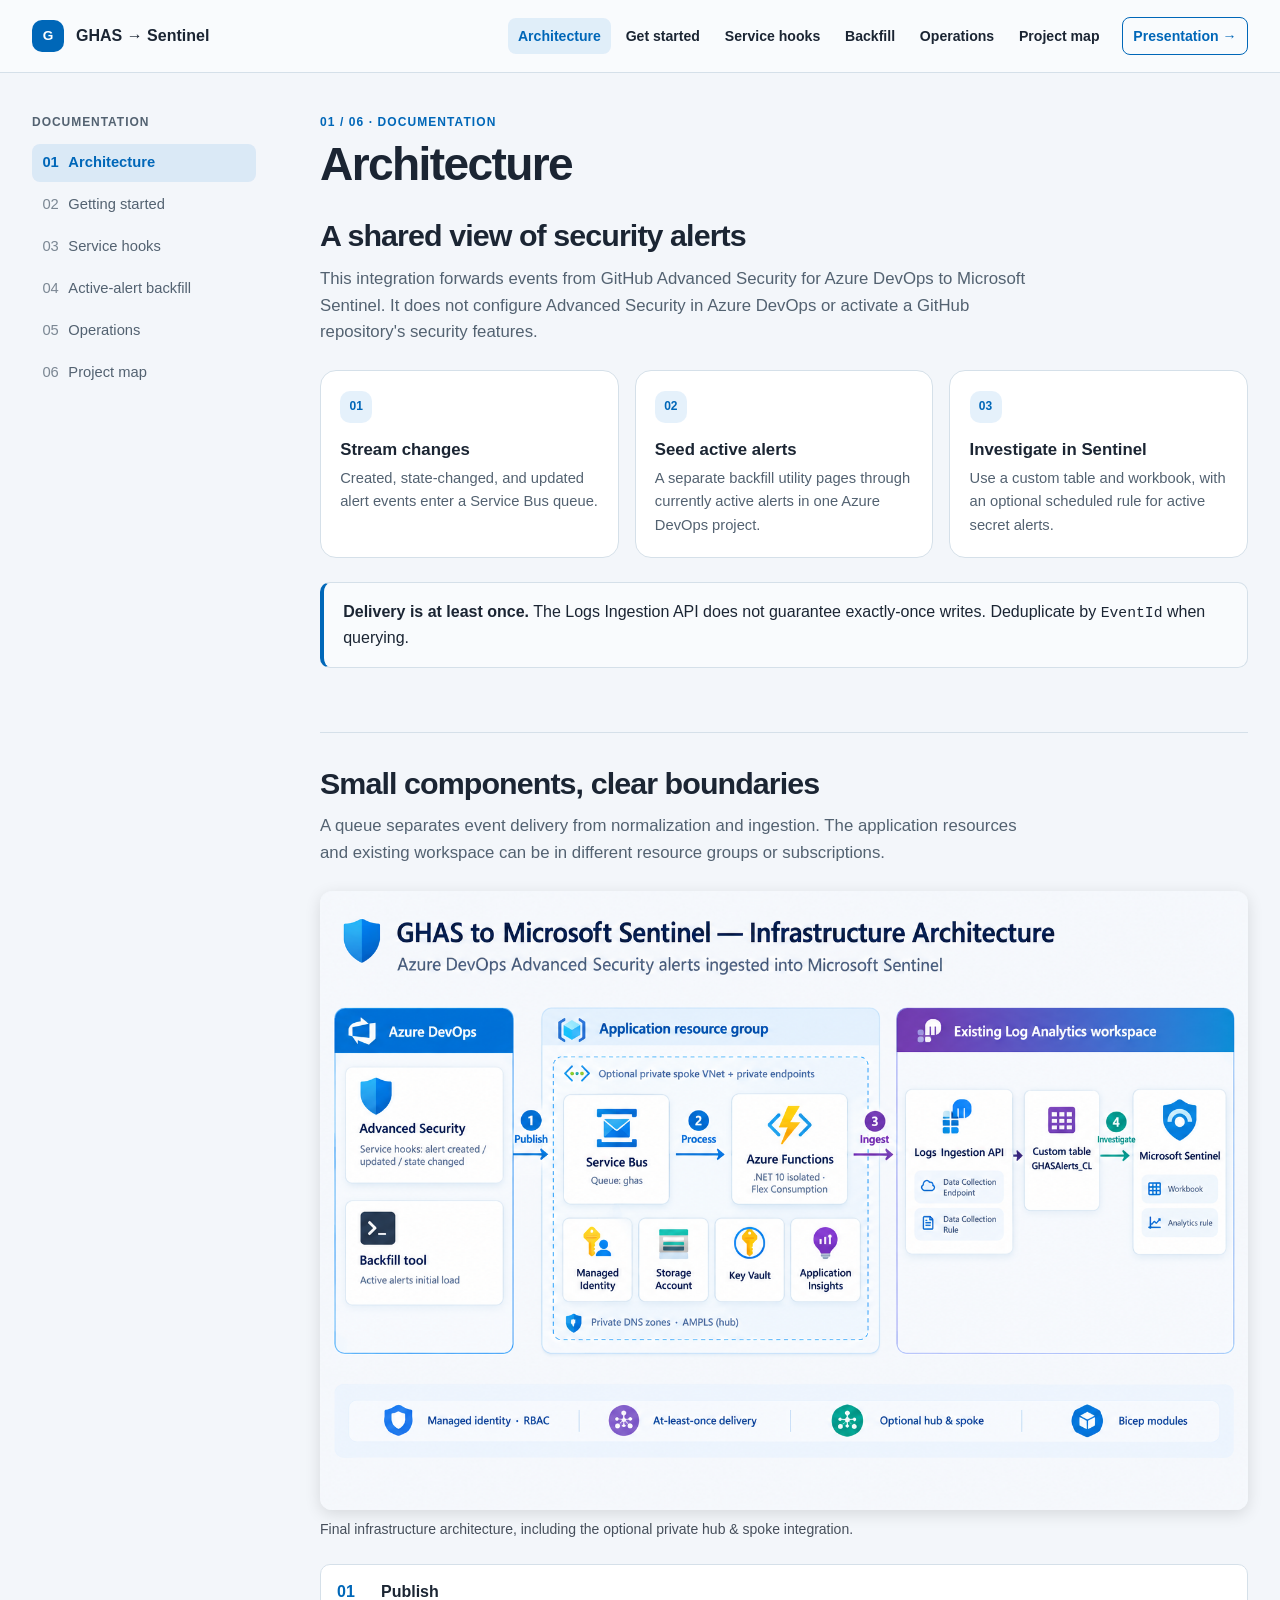
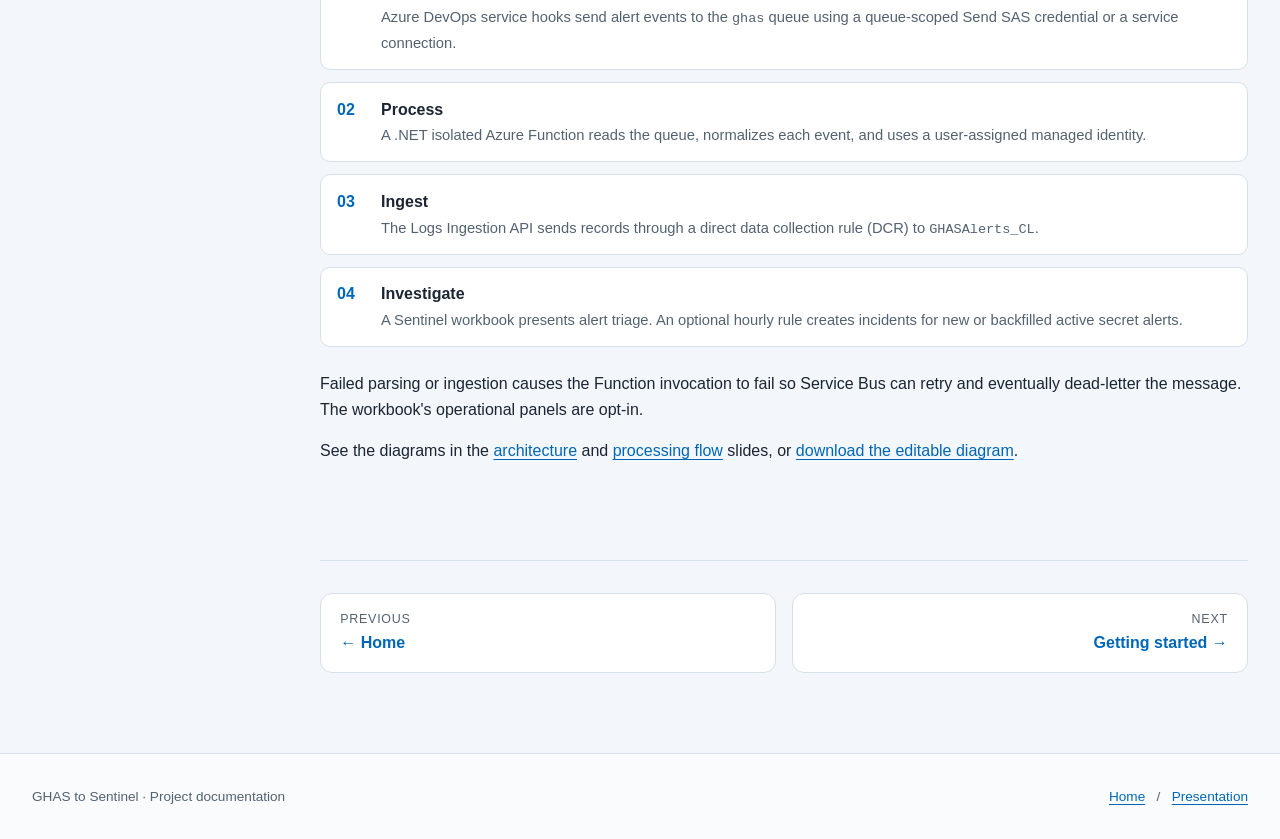
==== commit 29ba1371: "feat(docs): add architecture infographic and improve layout Add an infographic to illustrate the inf" ====
--- a/docs/architecture.html
+++ b/docs/architecture.html
@@ -52,6 +52,10 @@
           <section class="content-section" id="components">
             <h2>Small components, clear boundaries</h2>
             <p class="lead">A queue separates event delivery from normalization and ingestion. The application resources and existing workspace can be in different resource groups or subscriptions.</p>
+            <figure class="infographic">
+              <a href="assets/architecture-infographic.png"><img src="assets/architecture-infographic.png" alt="Infrastructure architecture: Azure DevOps Advanced Security and the backfill tool publish to a Service Bus queue; an Azure Function with managed identity, storage, Key Vault and Application Insights, optionally in a private spoke VNet, ingests through the Logs Ingestion API into the GHASAlerts_CL table used by the Sentinel workbook and analytics rule." width="1536" height="1024" loading="lazy" decoding="async"></a>
+              <figcaption>Final infrastructure architecture, including the optional private hub &amp; spoke integration.</figcaption>
+            </figure>
             <ol class="steps">
               <li><strong>Publish</strong><span>Azure DevOps service hooks send alert events to the <code>ghas</code> queue using a queue-scoped Send SAS credential or a service connection.</span></li>
               <li><strong>Process</strong><span>A .NET isolated Azure Function reads the queue, normalizes each event, and uses a user-assigned managed identity.</span></li>
--- a/docs/assets/site.css
+++ b/docs/assets/site.css
@@ -215,3 +215,7 @@
 }
 @media (hover: none) { .doc-link:hover { transform: none; } .copy-button { opacity: 1; } }
 @media (prefers-reduced-motion: reduce) { html { scroll-behavior: auto; } .doc-link, .nav-toggle path { transition: none; } }
+
+.infographic { margin: 1.5rem 0; }
+.infographic img { display: block; width: 100%; height: auto; border-radius: 12px; box-shadow: 0 4px 16px rgba(0, 0, 0, 0.12); }
+.infographic figcaption { margin-top: 0.5rem; font-size: 0.875rem; opacity: 0.8; }
